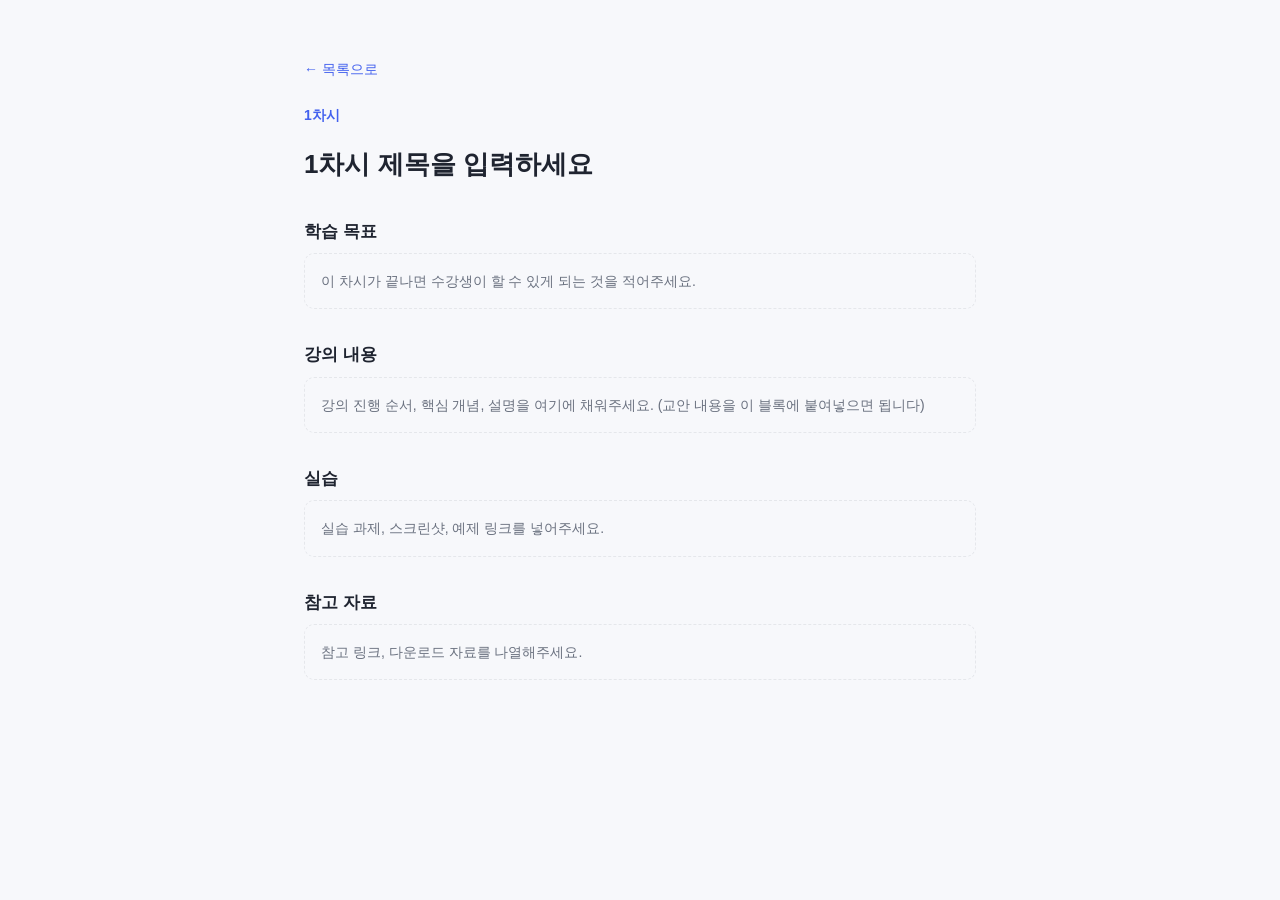
==== lectures/lecture-01.html @ 6db8f330 "Add files via upload" ====
<!DOCTYPE html>
<html lang="ko">
<head>
<meta charset="UTF-8" />
<meta name="viewport" content="width=device-width, initial-scale=1.0" />
<title>1차시 강의안 (샘플)</title>
<link rel="stylesheet" href="../css/style.css" />
</head>
<body>

<div class="lecture-detail">
  <a class="back" href="../index.html">← 목록으로</a>
  <div class="no">1차시</div>
  <h1>1차시 제목을 입력하세요</h1>

  <div class="block">
    <h2>학습 목표</h2>
    <div class="placeholder">이 차시가 끝나면 수강생이 할 수 있게 되는 것을 적어주세요.</div>
  </div>

  <div class="block">
    <h2>강의 내용</h2>
    <div class="placeholder">강의 진행 순서, 핵심 개념, 설명을 여기에 채워주세요. (교안 내용을 이 블록에 붙여넣으면 됩니다)</div>
  </div>

  <div class="block">
    <h2>실습</h2>
    <div class="placeholder">실습 과제, 스크린샷, 예제 링크를 넣어주세요.</div>
  </div>

  <div class="block">
    <h2>참고 자료</h2>
    <div class="placeholder">참고 링크, 다운로드 자료를 나열해주세요.</div>
  </div>
</div>

</body>
</html>
---- css/style.css ----
:root {
  --bg: #f7f8fb;
  --card-bg: #ffffff;
  --text: #1f2430;
  --text-muted: #6b7280;
  --accent: #4361ee;
  --accent-soft: #eef1ff;
  --border: #e5e7eb;
  --radius: 14px;
}

* {
  box-sizing: border-box;
}

body {
  margin: 0;
  font-family: "Pretendard", "Apple SD Gothic Neo", "Malgun Gothic", sans-serif;
  background: var(--bg);
  color: var(--text);
  line-height: 1.6;
}

.wrap {
  max-width: 1080px;
  margin: 0 auto;
  padding: 0 24px;
}

header.hero {
  padding: 64px 0 40px;
  text-align: center;
}

header.hero .period {
  display: inline-block;
  font-size: 14px;
  color: var(--accent);
  background: var(--accent-soft);
  padding: 4px 14px;
  border-radius: 999px;
  margin-bottom: 16px;
}

header.hero h1 {
  font-size: 32px;
  margin: 0 0 12px;
}

header.hero .instructor {
  color: var(--text-muted);
  font-size: 15px;
}

header.hero .instructor a {
  color: var(--accent);
  text-decoration: none;
  margin: 0 6px;
}

section {
  padding: 32px 0;
}

section > h2 {
  font-size: 22px;
  margin-bottom: 20px;
}

section > h2 .hint {
  display: block;
  font-size: 14px;
  font-weight: 400;
  color: var(--text-muted);
  margin-top: 4px;
}

.lecture-grid {
  display: grid;
  grid-template-columns: repeat(auto-fit, minmax(260px, 1fr));
  gap: 20px;
}

.lecture-card {
  background: var(--card-bg);
  border: 1px solid var(--border);
  border-radius: var(--radius);
  padding: 24px;
  display: flex;
  flex-direction: column;
  gap: 10px;
  text-decoration: none;
  color: inherit;
  transition: box-shadow 0.15s ease, transform 0.15s ease;
}

.lecture-card:hover {
  box-shadow: 0 8px 24px rgba(20, 20, 40, 0.08);
  transform: translateY(-2px);
}

.lecture-card .no {
  font-size: 13px;
  font-weight: 600;
  color: var(--accent);
}

.lecture-card h3 {
  margin: 0;
  font-size: 18px;
}

.lecture-card p {
  margin: 0;
  color: var(--text-muted);
  font-size: 14px;
  flex-grow: 1;
}

.lecture-card .btn {
  align-self: flex-start;
  margin-top: 8px;
  font-size: 14px;
  color: var(--accent);
  text-decoration: none;
  font-weight: 600;
}

.section-desc {
  margin: -12px 0 20px;
  color: var(--text-muted);
  font-size: 14px;
}

.materials-grid {
  display: grid;
  grid-template-columns: repeat(auto-fit, minmax(320px, 1fr));
  gap: 20px;
}

.material-card {
  background: var(--card-bg);
  border: 1px solid var(--border);
  border-radius: var(--radius);
  padding: 20px;
  display: flex;
  align-items: center;
  gap: 16px;
}

.material-icon {
  width: 44px;
  height: 44px;
  flex-shrink: 0;
  border-radius: 10px;
  background: var(--accent-soft);
  display: flex;
  align-items: center;
  justify-content: center;
  font-size: 20px;
}

.material-info {
  flex: 1;
  min-width: 0;
}

.material-info h3 {
  margin: 0 0 4px;
  font-size: 15px;
}

.material-info p {
  margin: 0;
  font-size: 13px;
  color: var(--text-muted);
}

.material-btn {
  flex-shrink: 0;
  background: var(--accent);
  color: #fff;
  border-radius: 10px;
  padding: 12px 18px;
  font-size: 14px;
  font-weight: 600;
  text-decoration: none;
  text-align: center;
  white-space: nowrap;
}

.material-btn:hover {
  opacity: 0.9;
}

footer {
  padding: 40px 0 64px;
  text-align: center;
  color: var(--text-muted);
  font-size: 13px;
}

.lecture-detail {
  max-width: 720px;
  margin: 0 auto;
  padding: 56px 24px 80px;
}

.lecture-detail .back {
  display: inline-block;
  margin-bottom: 24px;
  color: var(--accent);
  text-decoration: none;
  font-size: 14px;
}

.lecture-detail h1 {
  font-size: 26px;
  margin-bottom: 8px;
}

.lecture-detail .no {
  color: var(--accent);
  font-weight: 600;
  font-size: 14px;
}

.lecture-detail .block {
  margin-top: 32px;
}

.lecture-detail .block h2 {
  font-size: 17px;
  margin-bottom: 8px;
}

.lecture-detail .block .placeholder {
  color: var(--text-muted);
  font-size: 14px;
  border: 1px dashed var(--border);
  border-radius: 10px;
  padding: 16px;
}
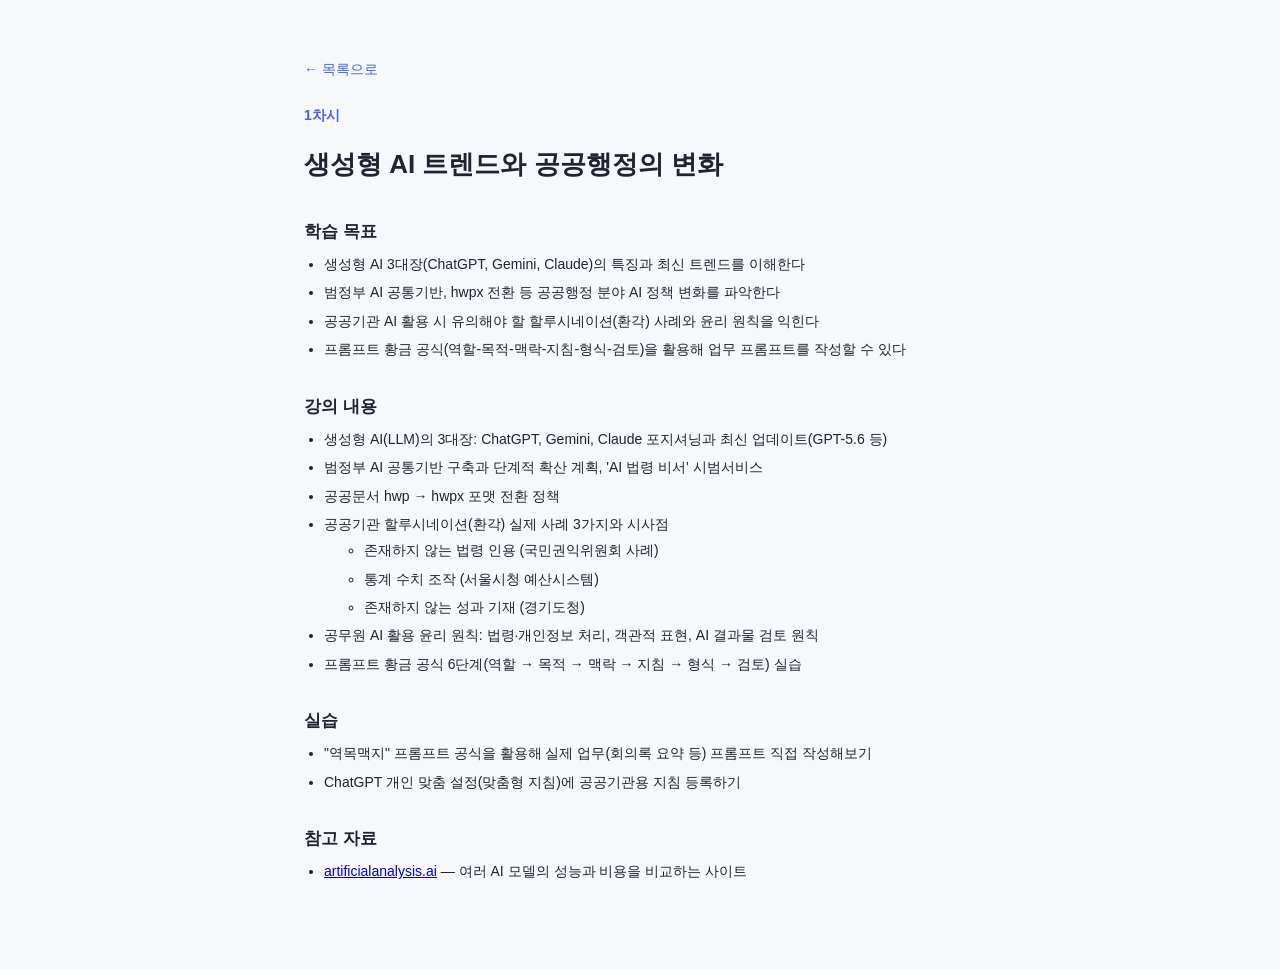
==== commit c8090a3c: "Add files via upload" ====
--- a/lectures/lecture-01.html
+++ b/lectures/lecture-01.html
@@ -3,7 +3,7 @@
 <head>
 <meta charset="UTF-8" />
 <meta name="viewport" content="width=device-width, initial-scale=1.0" />
-<title>1차시 강의안 (샘플)</title>
+<title>1차시 강의안</title>
 <link rel="stylesheet" href="../css/style.css" />
 </head>
 <body>
@@ -11,26 +11,49 @@
 <div class="lecture-detail">
   <a class="back" href="../index.html">← 목록으로</a>
   <div class="no">1차시</div>
-  <h1>1차시 제목을 입력하세요</h1>
+  <h1>생성형 AI 트렌드와 공공행정의 변화</h1>
 
   <div class="block">
     <h2>학습 목표</h2>
-    <div class="placeholder">이 차시가 끝나면 수강생이 할 수 있게 되는 것을 적어주세요.</div>
+    <ul class="content-list">
+      <li>생성형 AI 3대장(ChatGPT, Gemini, Claude)의 특징과 최신 트렌드를 이해한다</li>
+      <li>범정부 AI 공통기반, hwpx 전환 등 공공행정 분야 AI 정책 변화를 파악한다</li>
+      <li>공공기관 AI 활용 시 유의해야 할 할루시네이션(환각) 사례와 윤리 원칙을 익힌다</li>
+      <li>프롬프트 황금 공식(역할-목적-맥락-지침-형식-검토)을 활용해 업무 프롬프트를 작성할 수 있다</li>
+    </ul>
   </div>
 
   <div class="block">
     <h2>강의 내용</h2>
-    <div class="placeholder">강의 진행 순서, 핵심 개념, 설명을 여기에 채워주세요. (교안 내용을 이 블록에 붙여넣으면 됩니다)</div>
+    <ul class="content-list">
+      <li>생성형 AI(LLM)의 3대장: ChatGPT, Gemini, Claude 포지셔닝과 최신 업데이트(GPT-5.6 등)</li>
+      <li>범정부 AI 공통기반 구축과 단계적 확산 계획, 'AI 법령 비서' 시범서비스</li>
+      <li>공공문서 hwp → hwpx 포맷 전환 정책</li>
+      <li>공공기관 할루시네이션(환각) 실제 사례 3가지와 시사점
+        <ul>
+          <li>존재하지 않는 법령 인용 (국민권익위원회 사례)</li>
+          <li>통계 수치 조작 (서울시청 예산시스템)</li>
+          <li>존재하지 않는 성과 기재 (경기도청)</li>
+        </ul>
+      </li>
+      <li>공무원 AI 활용 윤리 원칙: 법령·개인정보 처리, 객관적 표현, AI 결과물 검토 원칙</li>
+      <li>프롬프트 황금 공식 6단계(역할 → 목적 → 맥락 → 지침 → 형식 → 검토) 실습</li>
+    </ul>
   </div>
 
   <div class="block">
     <h2>실습</h2>
-    <div class="placeholder">실습 과제, 스크린샷, 예제 링크를 넣어주세요.</div>
+    <ul class="content-list">
+      <li>"역목맥지" 프롬프트 공식을 활용해 실제 업무(회의록 요약 등) 프롬프트 직접 작성해보기</li>
+      <li>ChatGPT 개인 맞춤 설정(맞춤형 지침)에 공공기관용 지침 등록하기</li>
+    </ul>
   </div>
 
   <div class="block">
     <h2>참고 자료</h2>
-    <div class="placeholder">참고 링크, 다운로드 자료를 나열해주세요.</div>
+    <ul class="content-list">
+      <li><a href="https://artificialanalysis.ai" target="_blank" rel="noopener">artificialanalysis.ai</a> — 여러 AI 모델의 성능과 비용을 비교하는 사이트</li>
+    </ul>
   </div>
 </div>
 
--- a/css/style.css
+++ b/css/style.css
@@ -241,3 +241,18 @@
   border-radius: 10px;
   padding: 16px;
 }
+
+.lecture-detail .block .content-list {
+  margin: 0;
+  padding-left: 20px;
+  font-size: 14px;
+  color: var(--text);
+}
+
+.lecture-detail .block .content-list li {
+  margin-bottom: 6px;
+}
+
+.lecture-detail .block .content-list li ul {
+  margin-top: 4px;
+}
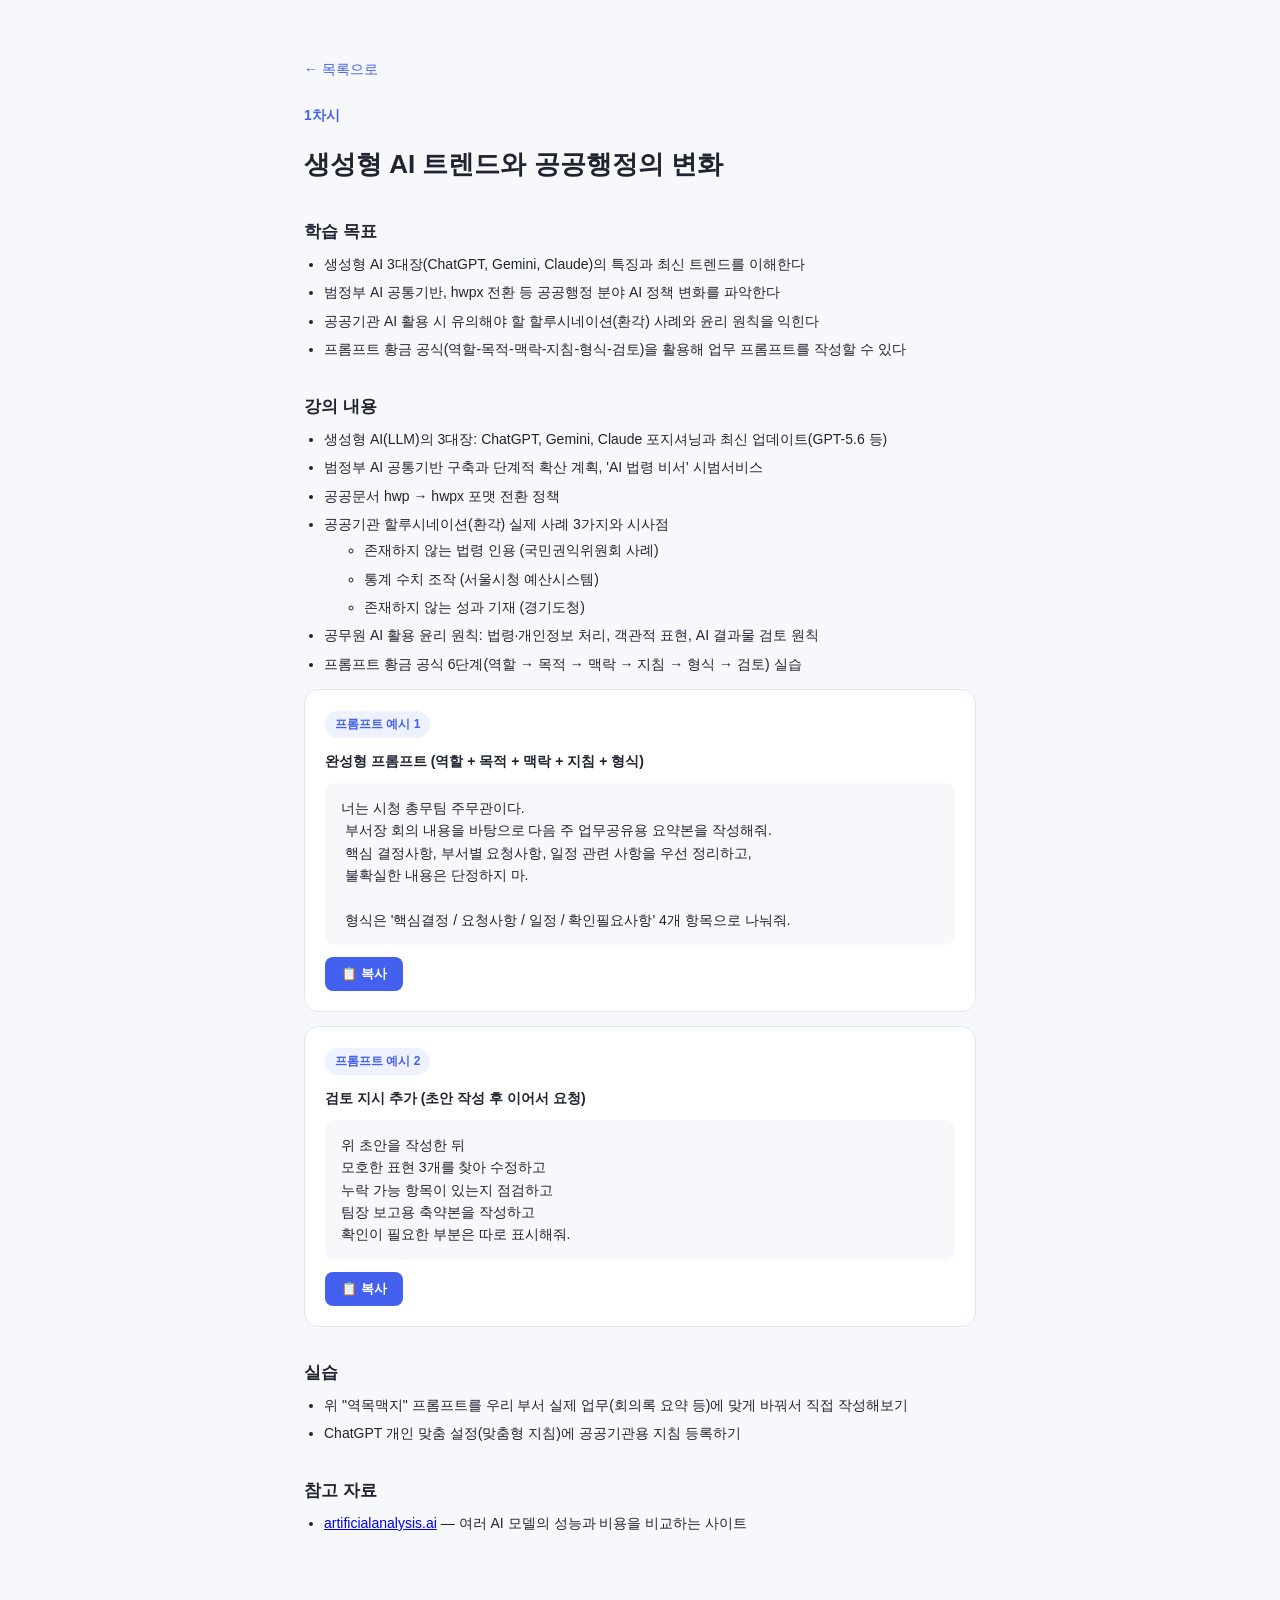
==== commit 1014dbf0: "Sync local site files (prompt-copy boxes, 파주시청 5개 차시 강의안)" ====
--- a/lectures/lecture-01.html
+++ b/lectures/lecture-01.html
@@ -39,12 +39,35 @@
       <li>공무원 AI 활용 윤리 원칙: 법령·개인정보 처리, 객관적 표현, AI 결과물 검토 원칙</li>
       <li>프롬프트 황금 공식 6단계(역할 → 목적 → 맥락 → 지침 → 형식 → 검토) 실습</li>
     </ul>
+
+    <div class="prompt-box">
+      <span class="prompt-label">프롬프트 예시 1</span>
+      <p class="prompt-title">완성형 프롬프트 (역할 + 목적 + 맥락 + 지침 + 형식)</p>
+      <pre class="prompt-text">너는 시청 총무팀 주무관이다.
+ 부서장 회의 내용을 바탕으로 다음 주 업무공유용 요약본을 작성해줘.
+ 핵심 결정사항, 부서별 요청사항, 일정 관련 사항을 우선 정리하고,
+ 불확실한 내용은 단정하지 마.
+
+ 형식은 '핵심결정 / 요청사항 / 일정 / 확인필요사항' 4개 항목으로 나눠줘.</pre>
+      <button class="prompt-copy-btn" onclick="copyPrompt(this)">📋 복사</button>
+    </div>
+
+    <div class="prompt-box">
+      <span class="prompt-label">프롬프트 예시 2</span>
+      <p class="prompt-title">검토 지시 추가 (초안 작성 후 이어서 요청)</p>
+      <pre class="prompt-text">위 초안을 작성한 뒤
+모호한 표현 3개를 찾아 수정하고
+누락 가능 항목이 있는지 점검하고
+팀장 보고용 축약본을 작성하고
+확인이 필요한 부분은 따로 표시해줘.</pre>
+      <button class="prompt-copy-btn" onclick="copyPrompt(this)">📋 복사</button>
+    </div>
   </div>
 
   <div class="block">
     <h2>실습</h2>
     <ul class="content-list">
-      <li>"역목맥지" 프롬프트 공식을 활용해 실제 업무(회의록 요약 등) 프롬프트 직접 작성해보기</li>
+      <li>위 "역목맥지" 프롬프트를 우리 부서 실제 업무(회의록 요약 등)에 맞게 바꿔서 직접 작성해보기</li>
       <li>ChatGPT 개인 맞춤 설정(맞춤형 지침)에 공공기관용 지침 등록하기</li>
     </ul>
   </div>
@@ -57,5 +80,6 @@
   </div>
 </div>
 
+<script src="../js/prompt-copy.js"></script>
 </body>
 </html>
--- a/css/style.css
+++ b/css/style.css
@@ -256,3 +256,60 @@
 .lecture-detail .block .content-list li ul {
   margin-top: 4px;
 }
+
+.prompt-box {
+  background: var(--card-bg);
+  border: 1px solid var(--border);
+  border-radius: var(--radius);
+  padding: 20px;
+  margin: 14px 0;
+}
+
+.prompt-box .prompt-title {
+  margin: 0 0 10px;
+  font-size: 14px;
+  font-weight: 600;
+  color: var(--text);
+}
+
+.prompt-label {
+  display: inline-block;
+  background: var(--accent-soft);
+  color: var(--accent);
+  font-size: 12px;
+  font-weight: 700;
+  padding: 4px 10px;
+  border-radius: 999px;
+  margin-bottom: 12px;
+}
+
+.prompt-text {
+  white-space: pre-wrap;
+  font-family: inherit;
+  font-size: 14px;
+  line-height: 1.6;
+  color: var(--text);
+  background: var(--bg);
+  border-radius: 10px;
+  padding: 14px 16px;
+  margin: 0 0 12px;
+}
+
+.prompt-copy-btn {
+  background: var(--accent);
+  color: #fff;
+  border: none;
+  border-radius: 8px;
+  padding: 8px 16px;
+  font-size: 13px;
+  font-weight: 600;
+  cursor: pointer;
+}
+
+.prompt-copy-btn:hover {
+  opacity: 0.9;
+}
+
+.prompt-copy-btn.copied {
+  background: #22c55e;
+}
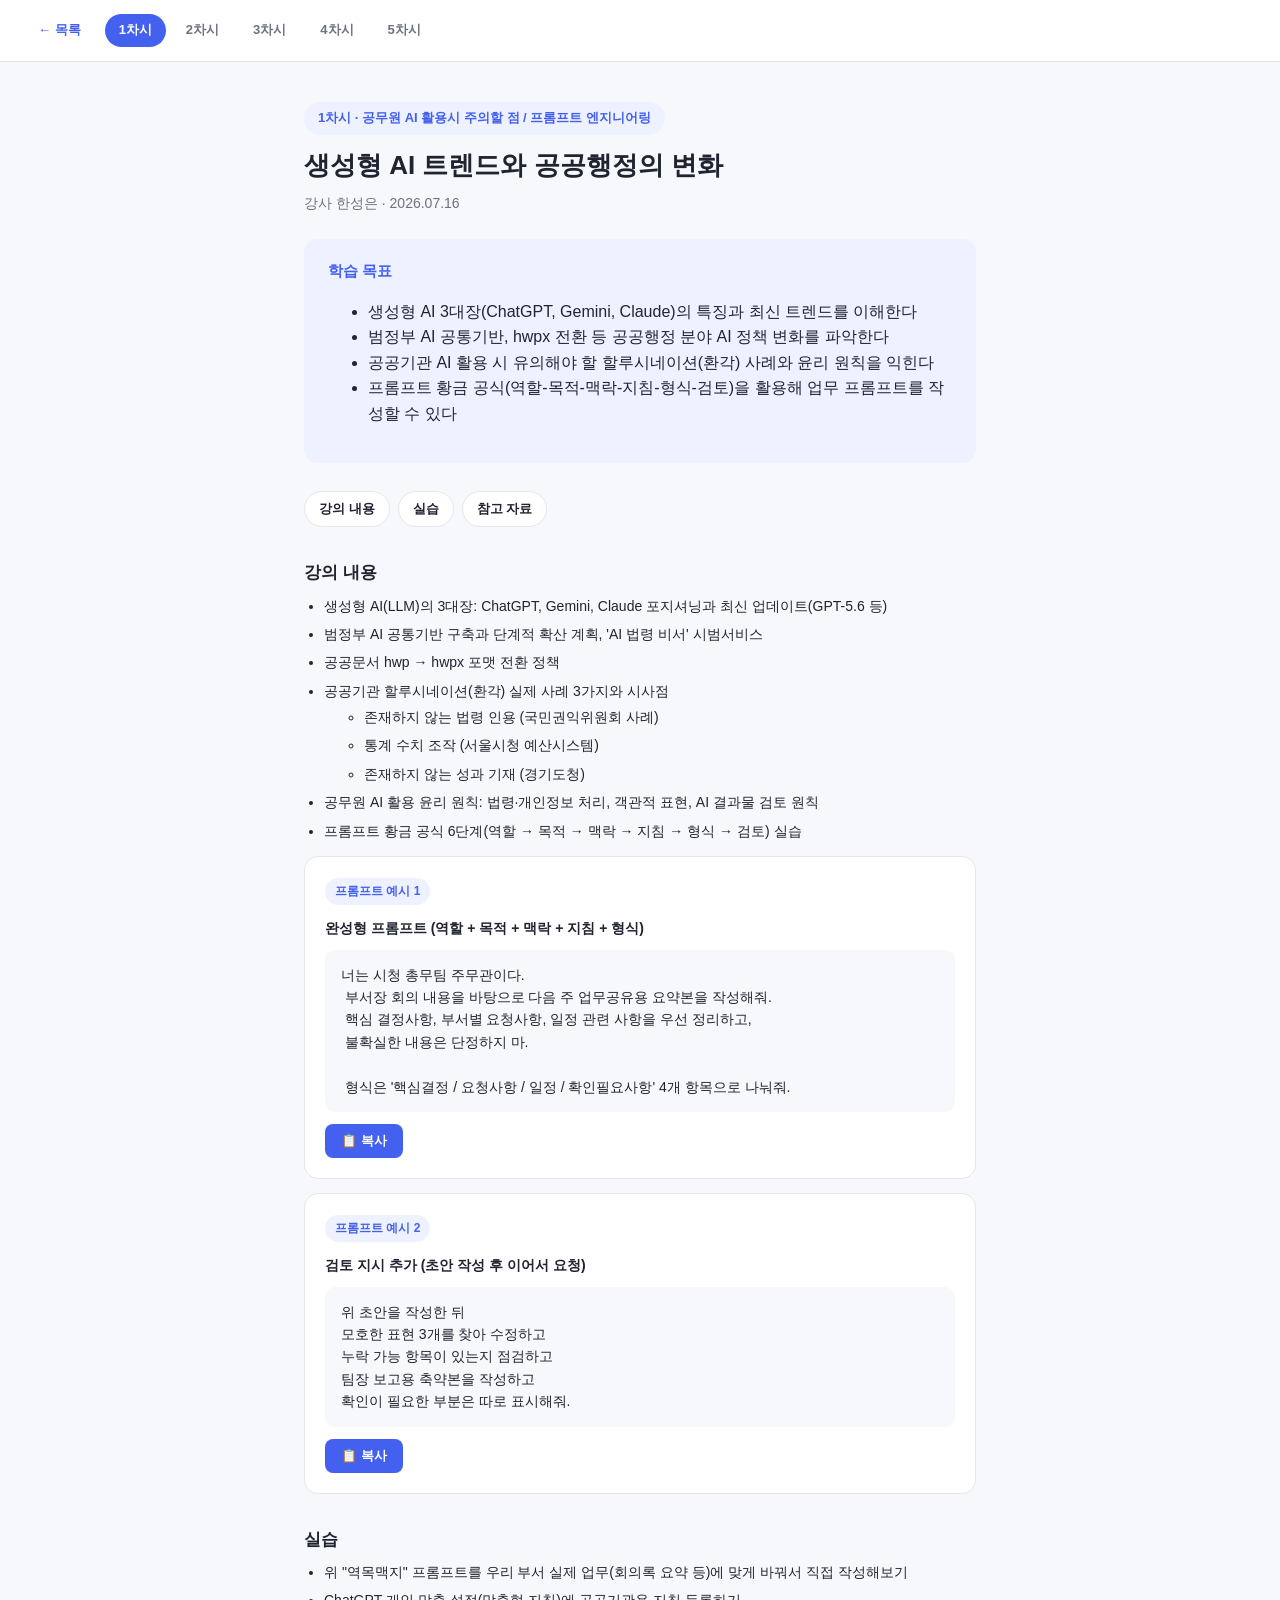
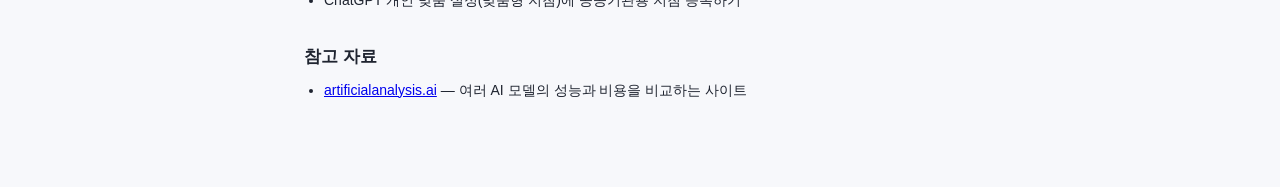
==== commit f6963017: "Redesign site visuals: gradient hero, instructor card, circular lecture badges, prompt-copy boxes, m" ====
--- a/lectures/lecture-01.html
+++ b/lectures/lecture-01.html
@@ -8,12 +8,21 @@
 </head>
 <body>
 
+<nav class="lecture-nav">
+  <a class="home" href="../index.html">← 목록</a>
+  <a href="lecture-01.html" class="active">1차시</a>
+  <a href="lecture-02.html">2차시</a>
+  <a href="lecture-03.html">3차시</a>
+  <a href="lecture-04.html">4차시</a>
+  <a href="lecture-05.html">5차시</a>
+</nav>
+
 <div class="lecture-detail">
-  <a class="back" href="../index.html">← 목록으로</a>
-  <div class="no">1차시</div>
+  <span class="topic-tag">1차시 · 공무원 AI 활용시 주의할 점 / 프롬프트 엔지니어링</span>
   <h1>생성형 AI 트렌드와 공공행정의 변화</h1>
+  <p class="instructor-line">강사 한성은 · 2026.07.16</p>
 
-  <div class="block">
+  <div class="goal-box">
     <h2>학습 목표</h2>
     <ul class="content-list">
       <li>생성형 AI 3대장(ChatGPT, Gemini, Claude)의 특징과 최신 트렌드를 이해한다</li>
@@ -23,7 +32,13 @@
     </ul>
   </div>
 
-  <div class="block">
+  <div class="section-nav">
+    <a href="#content">강의 내용</a>
+    <a href="#practice">실습</a>
+    <a href="#refs">참고 자료</a>
+  </div>
+
+  <div class="block" id="content">
     <h2>강의 내용</h2>
     <ul class="content-list">
       <li>생성형 AI(LLM)의 3대장: ChatGPT, Gemini, Claude 포지셔닝과 최신 업데이트(GPT-5.6 등)</li>
@@ -64,7 +79,7 @@
     </div>
   </div>
 
-  <div class="block">
+  <div class="block" id="practice">
     <h2>실습</h2>
     <ul class="content-list">
       <li>위 "역목맥지" 프롬프트를 우리 부서 실제 업무(회의록 요약 등)에 맞게 바꿔서 직접 작성해보기</li>
@@ -72,7 +87,7 @@
     </ul>
   </div>
 
-  <div class="block">
+  <div class="block" id="refs">
     <h2>참고 자료</h2>
     <ul class="content-list">
       <li><a href="https://artificialanalysis.ai" target="_blank" rel="noopener">artificialanalysis.ai</a> — 여러 AI 모델의 성능과 비용을 비교하는 사이트</li>
--- a/css/style.css
+++ b/css/style.css
@@ -28,34 +28,82 @@
 }
 
 header.hero {
-  padding: 64px 0 40px;
+  background: linear-gradient(135deg, #16324f 0%, #1f6f78 100%);
+  padding: 56px 0 76px;
   text-align: center;
 }
 
 header.hero .period {
   display: inline-block;
-  font-size: 14px;
-  color: var(--accent);
+  font-size: 13px;
+  color: #fff;
+  background: rgba(255, 255, 255, 0.15);
+  padding: 5px 16px;
+  border-radius: 999px;
+  margin-bottom: 18px;
+}
+
+header.hero h1 {
+  color: #fff;
+  font-size: 32px;
+  margin: 0 0 10px;
+}
+
+header.hero .subtitle {
+  color: rgba(255, 255, 255, 0.9);
+  font-size: 16px;
+  font-weight: 600;
+  margin: 0 0 12px;
+}
+
+header.hero .description {
+  color: rgba(255, 255, 255, 0.78);
+  font-size: 14px;
+  line-height: 1.7;
+  max-width: 640px;
+  margin: 0 auto;
+}
+
+.instructor-card {
+  max-width: 1032px;
+  margin: -36px auto 0;
+  background: var(--card-bg);
+  border-radius: var(--radius);
+  box-shadow: 0 16px 32px rgba(15, 30, 45, 0.14);
+  padding: 20px 28px;
+  display: flex;
+  flex-wrap: wrap;
+  gap: 12px;
+  align-items: center;
+  justify-content: space-between;
+  position: relative;
+}
+
+.instructor-card .name {
+  font-size: 16px;
+  font-weight: 700;
+}
+
+.instructor-card .name .label {
+  font-weight: 400;
+  font-size: 13px;
+  color: var(--text-muted);
+  margin-left: 6px;
+}
+
+.instructor-card .tags {
+  display: flex;
+  flex-wrap: wrap;
+  gap: 8px;
+}
+
+.instructor-card .tags span {
   background: var(--accent-soft);
-  padding: 4px 14px;
-  border-radius: 999px;
-  margin-bottom: 16px;
-}
-
-header.hero h1 {
-  font-size: 32px;
-  margin: 0 0 12px;
-}
-
-header.hero .instructor {
-  color: var(--text-muted);
-  font-size: 15px;
-}
-
-header.hero .instructor a {
-  color: var(--accent);
-  text-decoration: none;
-  margin: 0 6px;
+  color: var(--accent);
+  font-size: 12px;
+  font-weight: 600;
+  padding: 5px 12px;
+  border-radius: 999px;
 }
 
 section {
@@ -100,9 +148,16 @@
 }
 
 .lecture-card .no {
-  font-size: 13px;
-  font-weight: 600;
-  color: var(--accent);
+  display: inline-flex;
+  align-items: center;
+  justify-content: center;
+  width: 28px;
+  height: 28px;
+  border-radius: 50%;
+  background: var(--accent);
+  color: #fff;
+  font-size: 13px;
+  font-weight: 700;
 }
 
 .lecture-card h3 {
@@ -200,33 +255,116 @@
   font-size: 13px;
 }
 
+.lecture-nav {
+  position: sticky;
+  top: 0;
+  z-index: 10;
+  display: flex;
+  align-items: center;
+  gap: 6px;
+  overflow-x: auto;
+  background: var(--card-bg);
+  border-bottom: 1px solid var(--border);
+  padding: 14px 24px;
+}
+
+.lecture-nav a {
+  flex-shrink: 0;
+  font-size: 13px;
+  font-weight: 600;
+  text-decoration: none;
+  color: var(--text-muted);
+  padding: 6px 14px;
+  border-radius: 999px;
+  white-space: nowrap;
+}
+
+.lecture-nav a.home {
+  color: var(--accent);
+  margin-right: 4px;
+}
+
+.lecture-nav a.active {
+  background: var(--accent);
+  color: #fff;
+}
+
 .lecture-detail {
   max-width: 720px;
   margin: 0 auto;
-  padding: 56px 24px 80px;
-}
-
-.lecture-detail .back {
-  display: inline-block;
-  margin-bottom: 24px;
-  color: var(--accent);
-  text-decoration: none;
-  font-size: 14px;
+  padding: 40px 24px 80px;
 }
 
 .lecture-detail h1 {
   font-size: 26px;
+  margin: 10px 0 6px;
+}
+
+.lecture-detail .no {
+  color: var(--accent);
+  font-weight: 600;
+  font-size: 14px;
+}
+
+.topic-tag {
+  display: inline-block;
+  background: var(--accent-soft);
+  color: var(--accent);
+  font-size: 13px;
+  font-weight: 600;
+  padding: 6px 14px;
+  border-radius: 999px;
+}
+
+.instructor-line {
+  margin: 0 0 24px;
+  color: var(--text-muted);
+  font-size: 14px;
+}
+
+.goal-box {
+  background: var(--accent-soft);
+  border-radius: var(--radius);
+  padding: 20px 24px;
+  margin-bottom: 28px;
+}
+
+.goal-box h2 {
+  margin: 0 0 10px;
+  font-size: 15px;
+  color: var(--accent);
+}
+
+.goal-box .content-list {
+  color: var(--text);
+}
+
+.section-nav {
+  display: flex;
+  flex-wrap: wrap;
+  gap: 8px;
   margin-bottom: 8px;
 }
 
-.lecture-detail .no {
-  color: var(--accent);
-  font-weight: 600;
-  font-size: 14px;
+.section-nav a {
+  font-size: 13px;
+  font-weight: 600;
+  text-decoration: none;
+  color: var(--text);
+  background: var(--card-bg);
+  border: 1px solid var(--border);
+  border-radius: 999px;
+  padding: 7px 14px;
+}
+
+.section-nav a:hover {
+  border-color: var(--accent);
+  color: var(--accent);
 }
 
 .lecture-detail .block {
   margin-top: 32px;
+  scroll-margin-top: 70px;
 }
 
 .lecture-detail .block h2 {
